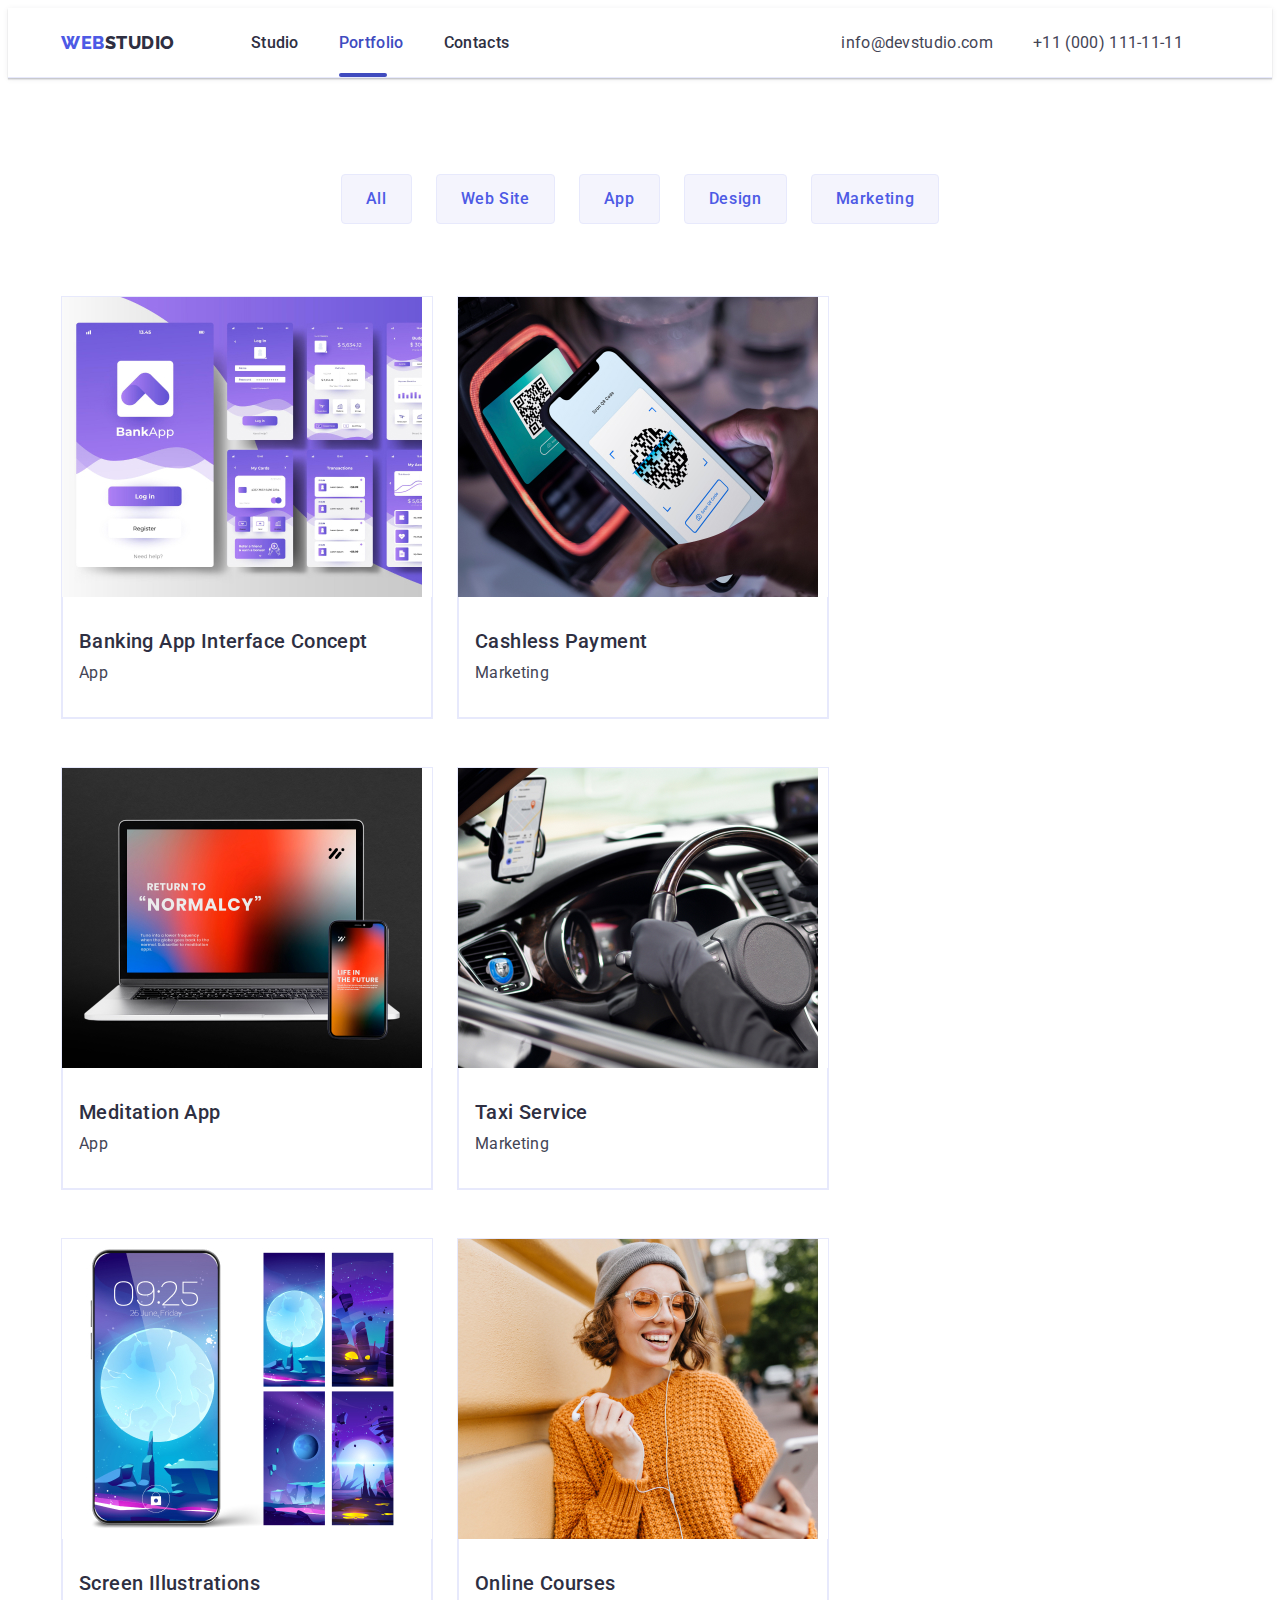
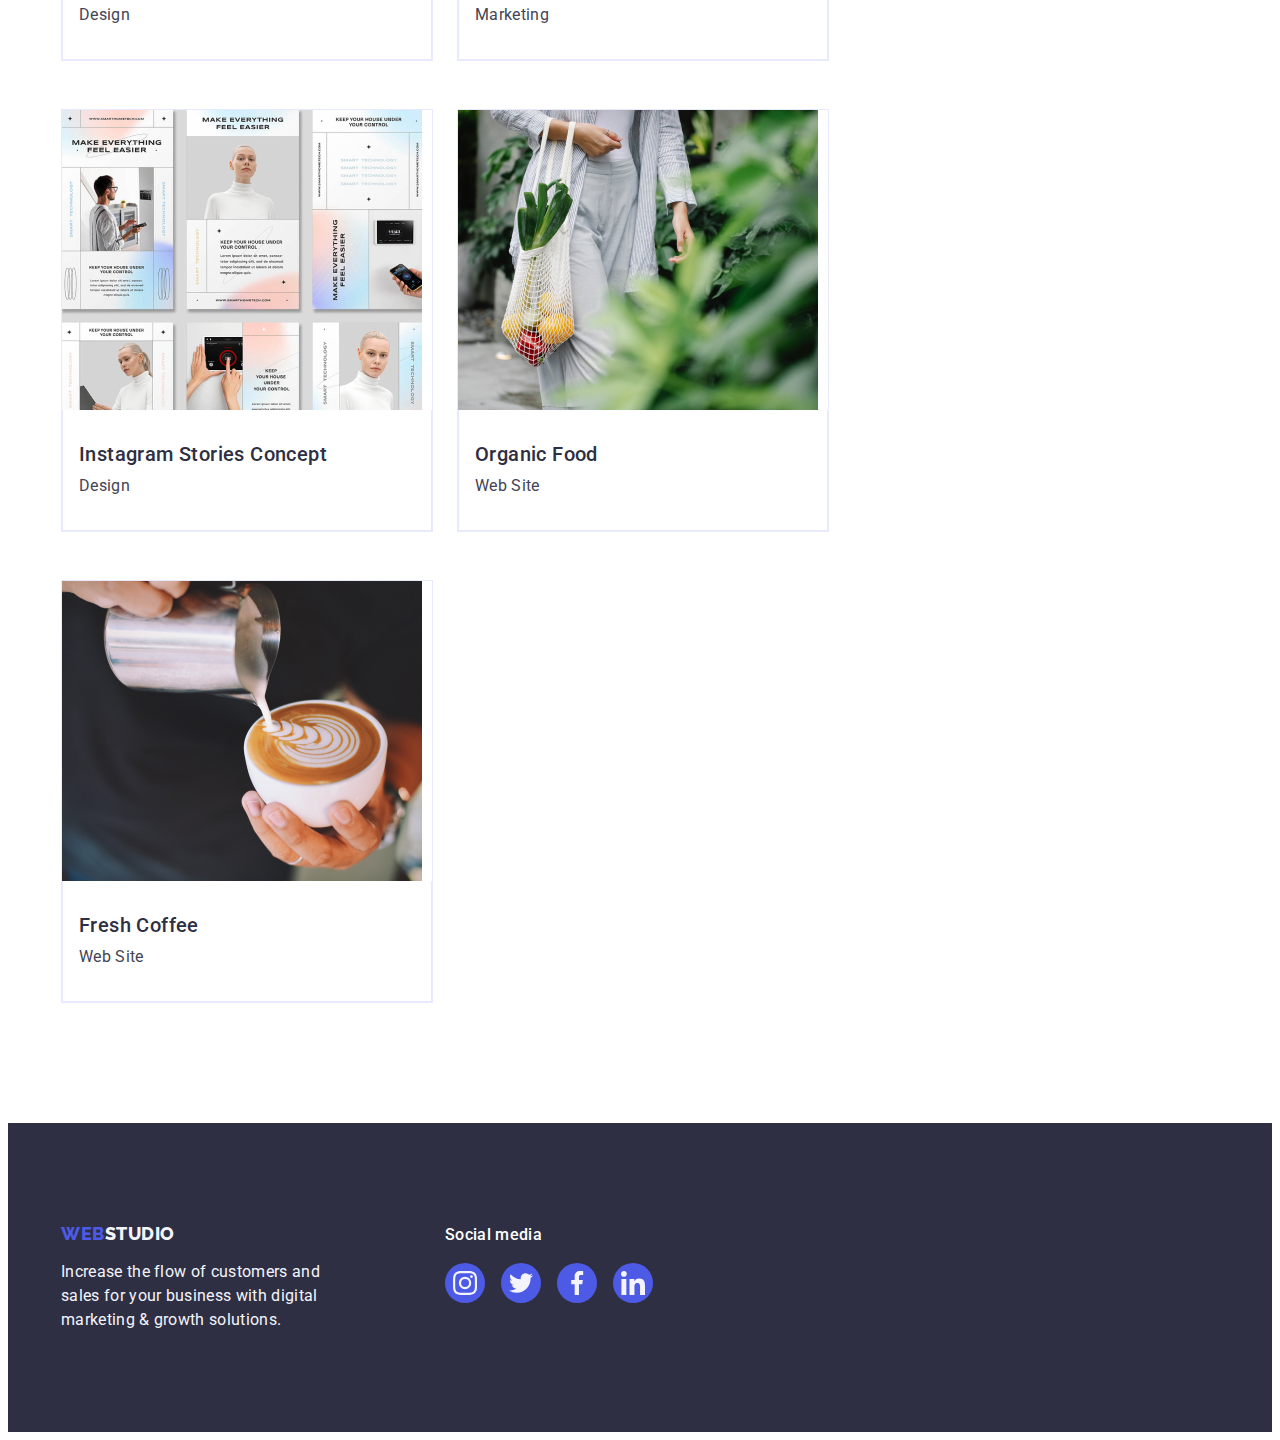
==== portfolio.html @ 1e6ad3fd "copy" ====
<!DOCTYPE html>
<html lang="en">
  <head>
    <meta charset="UTF-8" />
    <meta name="viewport" content="width=device-width, initial-scale=1.0" />
    <link rel="preconnect" href="https://fonts.googleapis.com" />
    <link rel="preconnect" href="https://fonts.gstatic.com" crossorigin />
    <link
      href="https://fonts.googleapis.com/css2?family=Raleway:wght@800&family=Roboto:wght@400;500;700;900&display=swap"
      rel="stylesheet"
    />

    <link
      rel="stylesheet"
      href="https://cdnjs.cloudflare.com/ajax/libs/modern-normalize/2.0.0/modern-normalize.min.css"
      integrity="sha512-4xo8blKMVCiXpTaLzQSLSw3KFOVPWhm/TRtuPVc4WG6kUgjH6J03IBuG7JZPkcWMxJ5huwaBpOpnwYElP/m6wg=="
      crossorigin="anonymous"
      referrerpolicy="no-referrer"
    />
    <link rel="stylesheet" href="./css/styles.css" />
    <title>Portfolio</title>
  </head>
  <body>
    <header class="header">
      <div class="header-container container">
        <nav class="header-navigation">
          <a class="logo link" href="./index.html"
            >Web<span class="logo-studio">Studio</span></a
          >
          <ul class="navigation-list list">
            <li class="navigation-item">
              <a class="navigation-link link" href="./index.html">Studio</a>
            </li>
            <li class="navigation-item">
              <a class="navigation-link link current" href="./portfolio.html"
                >Portfolio</a
              >
            </li>
            <li class="navigation-item">
              <a class="navigation-link link" href="">Contacts</a>
            </li>
          </ul>
        </nav>
        <address class="address">
          <ul class="address-list list">
            <li class="adress-item">
              <a class="address-link link" href="mailto:info@devstudio.com"
                >info@devstudio.com</a
              >
            </li>
            <li class="adress-item">
              <a class="address-link link" href="tel:+110001111111"
                >+11 (000) 111-11-11</a
              >
            </li>
          </ul>
        </address>
      </div>
    </header>

    <main>
      <section class="filters">
        <div class="container">
          <h1 class="visually-hidden">Header 2</h1>
          <ul class="filter-list list">
            <li class="filter-item">
              <button class="filter-button" type="button">All</button>
            </li>
            <li class="filter-item">
              <button class="filter-button" type="button">Web Site</button>
            </li>
            <li class="filter-item">
              <button class="filter-button" type="button">App</button>
            </li>
            <li class="filter-item">
              <button class="filter-button" type="button">Design</button>
            </li>
            <li class="filter-item">
              <button class="filter-button" type="button">Marketing</button>
            </li>
          </ul>

          <ul class="projects-list list">
            <li class="projects-item">
              <a class="project-item-link link" href="">
                <div class="project-cover-wrap">
                  <img
                    src="./images/portfolioimg1.jpg"
                    alt="Project Card"
                    width="360"
                    height="300"
                  />
                  <p class="projects-cover-text">
                    14 Stylish and User-Friendly App Design Concepts · Task
                    Manager App · Calorie Tracker App · Exotic Fruit Ecommerce
                    App · Cloud Storage App
                  </p>
                </div>
                <div class="project-description">
                  <h2 class="projects-header">Banking App Interface Concept</h2>
                  <p class="project-type">App</p>
                </div>
              </a>
            </li>
            <li class="projects-item">
              <a class="project-item-link link" href="">
                <div class="project-cover-wrap">
                  <img
                    src="./images/portfolioimg2.jpg"
                    alt="Project Card"
                    width="360"
                    height="300"
                  />
                  <p class="projects-cover-text">
                    14 Stylish and User-Friendly App Design Concepts · Task
                    Manager App · Calorie Tracker App · Exotic Fruit Ecommerce
                    App · Cloud Storage App
                  </p>
                </div>
                <div class="project-description">
                  <h2 class="projects-header">Cashless Payment</h2>
                  <p class="project-type">Marketing</p>
                </div>
              </a>
            </li>
            <li class="projects-item">
              <a class="project-item-link link" href="">
                <div class="project-cover-wrap">
                  <img
                    src="./images/portfolioimg3.jpg"
                    alt="Project Card"
                    width="360"
                    height="300"
                  />
                  <p class="projects-cover-text">
                    14 Stylish and User-Friendly App Design Concepts · Task
                    Manager App · Calorie Tracker App · Exotic Fruit Ecommerce
                    App · Cloud Storage App
                  </p>
                </div>
                <div class="project-description">
                  <h2 class="projects-header">Meditation App</h2>
                  <p class="project-type">App</p>
                </div>
              </a>
            </li>
            <li class="projects-item">
              <a class="project-item-link link" href="">
                <div class="project-cover-wrap">
                  <img
                    src="./images/portfolioimg4.jpg"
                    alt="Project Card"
                    width="360"
                    height="300"
                  />
                  <p class="projects-cover-text">
                    14 Stylish and User-Friendly App Design Concepts · Task
                    Manager App · Calorie Tracker App · Exotic Fruit Ecommerce
                    App · Cloud Storage App
                  </p>
                </div>
                <div class="project-description">
                  <h2 class="projects-header">Taxi Service</h2>
                  <p class="project-type">Marketing</p>
                </div>
              </a>
            </li>
            <li class="projects-item">
              <a class="project-item-link link" href="">
                <div class="project-cover-wrap">
                  <img
                    src="./images/portfolioimg5.jpg"
                    alt="Project Card"
                    width="360"
                    height="300"
                  />
                  <p class="projects-cover-text">
                    14 Stylish and User-Friendly App Design Concepts · Task
                    Manager App · Calorie Tracker App · Exotic Fruit Ecommerce
                    App · Cloud Storage App
                  </p>
                </div>
                <div class="project-description">
                  <h2 class="projects-header">Screen Illustrations</h2>
                  <p class="project-type">Design</p>
                </div>
              </a>
            </li>
            <li class="projects-item">
              <a class="project-item-link link" href="">
                <div class="project-cover-wrap">
                  <img
                    src="./images/portfolioimg6.jpg"
                    alt="Project Card"
                    width="360"
                    height="300"
                  />
                  <p class="projects-cover-text">
                    14 Stylish and User-Friendly App Design Concepts · Task
                    Manager App · Calorie Tracker App · Exotic Fruit Ecommerce
                    App · Cloud Storage App
                  </p>
                </div>
                <div class="project-description">
                  <h2 class="projects-header">Online Courses</h2>
                  <p class="project-type">Marketing</p>
                </div>
              </a>
            </li>
            <li class="projects-item">
              <a class="project-item-link link" href="">
                <div class="project-cover-wrap">
                  <img
                    src="./images/portfolioimg7.jpg"
                    alt="Project Card"
                    width="360"
                    height="300"
                  />
                  <p class="projects-cover-text">
                    14 Stylish and User-Friendly App Design Concepts · Task
                    Manager App · Calorie Tracker App · Exotic Fruit Ecommerce
                    App · Cloud Storage App
                  </p>
                </div>
                <div class="project-description">
                  <h2 class="projects-header">Instagram Stories Concept</h2>
                  <p class="project-type">Design</p>
                </div>
              </a>
            </li>
            <li class="projects-item">
              <a class="project-item-link link" href="">
                <div class="project-cover-wrap">
                  <img
                    src="./images/portfolioimg8.jpg"
                    alt="Project Card"
                    width="360"
                    height="300"
                  />
                  <p class="projects-cover-text">
                    14 Stylish and User-Friendly App Design Concepts · Task
                    Manager App · Calorie Tracker App · Exotic Fruit Ecommerce
                    App · Cloud Storage App
                  </p>
                </div>
                <div class="project-description">
                  <h2 class="projects-header">Organic Food</h2>
                  <p class="project-type">Web Site</p>
                </div>
              </a>
            </li>
            <li class="projects-item">
              <a class="project-item-link link" href="">
                <div class="project-cover-wrap">
                  <img
                    src="./images/portfolioimg9.jpg"
                    alt="Project Card"
                    width="360"
                    height="300"
                  />
                  <p class="projects-cover-text">
                    14 Stylish and User-Friendly App Design Concepts · Task
                    Manager App · Calorie Tracker App · Exotic Fruit Ecommerce
                    App · Cloud Storage App
                  </p>
                </div>
                <div class="project-description">
                  <h2 class="projects-header">Fresh Coffee</h2>
                  <p class="project-type">Web Site</p>
                </div>
              </a>
            </li>
          </ul>
        </div>
      </section>
    </main>
    <footer class="footer">
      <div class="footer-container container">
        <div class="text-container">
          <a class="logo link" href="./index.html"
            >Web<span class="logo-studio">Studio</span></a
          >
          <p class="motto">
            Increase the flow of customers and sales for your business with
            digital marketing &amp; growth solutions.
          </p>
        </div>
        <div class="socialmedia-conteiner">
          <p class="socialmedia-header">Social media</p>
          <ul class="socialmedia-list list">
            <li class="socialmedia-item">
              <a class="socialmedia-link" href="">
                <svg class="socialmedia-icon" width="24" height="24">
                  <use href="./images/icons.svg#icon-instfoot"></use>
                </svg>
              </a>
            </li>
            <li class="socialmedia-item">
              <a class="socialmedia-link" href="">
                <svg class="socialmedia-icon" width="24" height="24">
                  <use href="./images/icons.svg#icon-twitterfoot"></use>
                </svg>
              </a>
            </li>
            <li class="socialmedia-item">
              <a class="socialmedia-link" href="">
                <svg class="socialmedia-icon" width="24" height="24">
                  <use href="./images/icons.svg#icon-facebookfoot"></use>
                </svg>
              </a>
            </li>
            <li class="socialmedia-item">
              <a class="socialmedia-link" href="">
                <svg class="socialmedia-icon" width="24" height="24">
                  <use href="./images/icons.svg#icon-linkedinfoot"></use>
                </svg>
              </a>
            </li>
          </ul>
        </div>
      </div>
    </footer>
  </body>
</html>
---- css/styles.css ----
:root {
  --primary-brand-color: #4d5ae5;
  --active-link-color: #404bbf;
  --headings-color: #2e2f42;
  --success-color: #31d0aa;
  --text-color: #434455;
  --subtle-text-color: #8e8f99;
  --accent-color: #e7e9fc;
  --light-mode-background: #f4f4fd;
  --overlay-color: #2e2f42;
  --hero-background: #2e2f42;
  --primary-background-color: #ffffff;
  --modal-background: #fcfcfc;
  --primary-font: "Roboto", sans-serif;
}

body {
  font-family: var(--primary-font);
  color: var(--text-color);
  background-color: var(--primary-background-color);
}

/*! -----------------Reset Styles ------------------*/
p,
h1,
h2,
h3,
h4,
h5,
h6 {
  margin-top: 0;
  margin-bottom: 0;
}

ul {
  margin-top: 0;
  margin-bottom: 0;
  padding-left: 0;
}
img {
  display: block;
  max-width: 100%;
  height: auto;
}

.container {
  width: 100%;
  max-width: 1158px;
  padding-left: 15px;
  padding-right: 15px;
  margin: 0 auto;
}
.list {
  list-style: none;
}
.visually-hidden {
  position: absolute;
  width: 1px;
  height: 1px;
  margin: -1px;
  border: 0;
  padding: 0;
  white-space: nowrap;
  clip-path: inset(100%);
  clip: rect(0 0 0 0);
  overflow: hidden;
}
.link {
  text-decoration: none;
}
/*! --------------------------------------------------*/

/** ----------------------- Header Logo --------------------*/
.logo {
  color: var(--primary-brand-color);
  font-family: Raleway, sans-serif;
  font-size: 18px;
  font-weight: 800;
  line-height: 1.17;
  letter-spacing: 0.03em;
  text-transform: uppercase;
  text-decoration: none;
  margin-right: 76px;
  padding: 24px 0px;
}
.logo-studio {
  color: var(--headings-color);
  font-family: Raleway, sans-serif;
  font-size: 18px;

  font-weight: 800;
  line-height: 1.17;
  letter-spacing: 0.03em;
  text-transform: uppercase;
}

/**------------------- Navigation Pannel -----------*/
.header {
  margin: 0 auto;
  border-bottom: 1px solid var(--accent-color);
  box-shadow: 0px 2px 1px rgba(46, 47, 66, 0.08),
    0px 1px 1px rgba(46, 47, 66, 0.16), 0px 1px 6px rgba(46, 47, 66, 0.08);
}

.header-container {
  display: flex;
}
.header-navigation {
  display: flex;
  align-items: center;
  margin-right: 332px;
}
.navigation-link {
  color: var(--headings-color);
  font-family: var(--primary-font);
  font-size: 16px;
  font-weight: 500;
  line-height: 1.5;
  letter-spacing: 0.02em;
  text-decoration: none;
  padding-top: 24px;
  padding-bottom: 24px;
}
.current {
  position: relative;
  color: var(--active-link-color);
  transition: color 250ms cubic-bezier(0.4, 0, 0.2, 1);
}
.current::after {
  width: 48px;
  height: 4px;
  border-radius: 2px;
  background: var(--active-link-color);
  content: "";
  position: absolute;
  left: 0;
  bottom: -1px;
}

.navigation-link:hover,
.navigation-link:focus {
  color: var(--active-link-color);
}

.navigation-list {
  display: flex;
  gap: 40px;
}
/**------------------- Contacts ----------------- */
.address {
  display: flex;
  align-items: center;
}

.address-list {
  list-style: none;
  display: flex;
  gap: 40px;
}
.address-link {
  color: var(--text-color);
  font-family: var(--primary-font);
  font-size: 16px;
  font-style: normal;
  line-height: 1.5;
  letter-spacing: 0.02em;
  text-decoration: none;
  padding: 24px 0px;
  transition: color 250ms cubic-bezier(0.4, 0, 0.2, 1);
}
.address-link:hover,
.address-link:focus {
  color: var(--active-link-color);
}

/**----------------- Section 1 Hero ----------------*/
.hero {
  background-color: var(--hero-background);
  background-image: linear-gradient(
      rgba(46, 47, 66, 0.7),
      rgba(46, 47, 66, 0.7)
    ),
    url(../images/heroimg.jpg);
  max-width: 1440px;
  background-repeat: no-repeat;
  background-position: center;
  background-size: cover;
  padding: 188px 0;
  margin: 0 auto;
}
.hero-container {
}
.hero-header {
  color: var(--primary-background-color);
  text-align: center;
  font-family: var(--primary-font);
  font-size: 56px;
  font-style: normal;
  font-weight: 700;
  line-height: 1.07;
  letter-spacing: 1.12px;
  max-width: 496px;
  margin: 0 auto;
}

.order-button {
  background: var(--primary-brand-color);
  color: var(--primary-background-color);
  font-family: var(--primary-font);
  font-size: 16px;
  font-weight: 500;
  line-height: 1.5;
  letter-spacing: 0.04em;
  cursor: pointer;
  padding: 16px 32px;
  display: block;
  min-width: 169px;
  height: 56px;
  border: none;
  border-radius: 4px;
  margin-top: 48px;
  margin-left: auto;
  margin-right: auto;
  transition: background-color 250ms cubic-bezier(0.4, 0, 0.2, 1);
}
.order-button:hover,
.order-button:focus {
  background-color: var(--active-link-color);
}
/*!-------------- modal -----------------*/

.backdrop {
  position: fixed;
  top: 0;
  left: 0;
  width: 100%;
  height: 100vh;
  background: rgba(0, 0, 0, 0.5);
  transition: opacity 250ms cubic-bezier(0.4, 0, 0.2, 1),
    visibility 250ms cubic-bezier(0.4, 0, 0.2, 1);
  background-color: rgba(46, 47, 66, 0.4);
}

.modal {
  width: 408px;
  min-height: 584px;
  border-radius: 4px;
  box-shadow: 0px 2px 1px 0px rgba(0, 0, 0, 0.2),
    0px 1px 3px 0px rgba(0, 0, 0, 0.12), 0px 1px 1px 0px rgba(0, 0, 0, 0.14);
  background: var(--modal-background);
  position: absolute;
  top: 50%;
  left: 50%;
  transform: translate(-50%, -50%) scale(1);
  transition: transform 250ms cubic-bezier(0.4, 0, 0.2, 1);
}
.backdrop.is-hidden .modal {
  transform: translate(-50%, -50%) scaleY(0);
}

.close-button {
  position: absolute;
  padding: 0;
  right: 24px;
  top: 24px;
  border-radius: 50%;
  cursor: pointer;
  width: 24px;
  height: 24px;
  fill: var(--headings-color);
  background-color: var(--accent-color);
  display: flex;
  align-items: center;
  justify-content: center;
  border: 1px solid rgba(0, 0, 0, 10%);
  transition: background-color 250ms cubic-bezier(0.4, 0, 0.2, 1),
    fill 250ms cubic-bezier(0.4, 0, 0.2, 1);
  transition: background-color 250ms cubic-bezier(0.4, 0, 0.2, 1),
    border 250ms cubic-bezier(0.4, 0, 0.2, 1);
}
.closemodal {
  transition: fill 250ms cubic-bezier(0.4, 0, 0.2, 1);
}
.close-button:hover,
.close-button:focus {
  background-color: var(--active-link-color);
  fill: var(--primary-background-color);
  stroke-width: 0px;
  border: 0px;
}

.is-hidden {
  opacity: 0;
  visibility: hidden;
  pointer-events: none;
}

.no-scroll {
  overflow: hidden;
}

/**----------------------- Section 2 Advantages ----------------*/
.advantages {
  padding: 120px 0;
}
.advantages-list {
  display: flex;
  gap: 24px;
}
.advantages-item {
  width: calc((100% - 72px) / 4);
}
.advantages-icon-box {
  width: auto;
  height: auto;
  border-radius: 4px;
  background: var(--light-mode-background);
  display: flex;
  align-items: center;
  justify-content: center;
  margin-bottom: 8px;
  padding: 24px 100px;
}

.advantages-icon {
}
.advantages-header {
  color: var(--headings-color);
  font-family: var(--primary-font);
  font-size: 20px;
  font-weight: 500;
  line-height: 1.5;
  letter-spacing: 0.02em;
  margin-bottom: 8px;
}
.advantages-description {
  color: var(--text-color);
  font-family: var(--primary-font);
  font-size: 16px;
  line-height: 1.5;
  letter-spacing: 0.02em;
}
/**--------------------- Section 3 What Are We Doing -----------------*/
.works {
  padding-bottom: 120px;
}
.works-list {
  display: flex;
  gap: 24px;
}
.works-item {
  width: calc((100% - 48px) / 3);
}
.works-header {
  color: var(--headings-color);
  text-align: center;
  font-family: var(--primary-font);
  font-size: 36px;
  font-weight: 700;
  line-height: 1.11;
  letter-spacing: 0.02em;
  text-transform: capitalize;
  margin-bottom: 72px;
  max-width: 324px;
  max-height: 40px;
  margin: 0 auto;
  margin-bottom: 72px;
}

/**--------------- Section 4 TEAM -------------*/
.team {
  background-color: var(--light-mode-background);
  padding: 120px 0;
}
.team-header {
  color: var(--headings-color);
  text-align: center;
  font-family: var(--primary-font);
  font-size: 36px;
  font-weight: 700;
  line-height: 1.11;
  letter-spacing: 0.02em;
  text-transform: capitalize;
  margin-bottom: 72px;
}
.team-list {
  display: flex;
  gap: 24px;
}
.team-card {
  background-color: var(--primary-background-color);
  width: calc((100% - 72px) / 4);
  height: 428px;
  border-radius: 0px 0px 4px 4px;
  box-shadow: 0px 2px 1px 0px rgba(46, 47, 66, 0.08),
    0px 1px 1px 0px rgba(46, 47, 66, 0.16),
    0px 1px 6px 0px rgba(46, 47, 66, 0.08);
}
.team-name {
  color: var(--headings-color);
  text-align: center;
  font-family: var(--primary-font);
  font-size: 20px;
  font-weight: 500;
  line-height: 1.2;
  letter-spacing: 0.02em;
  margin-bottom: 8px;
}
.team-position {
  color: var(--text-color);
  text-align: center;
  font-family: var(--primary-font);
  font-size: 16px;
  line-height: 1.5;
  letter-spacing: 0.02em;
}
.team-photo-desc {
  padding: 32px 0px;
}
.team-socials-box {
}

.team-socials-list {
  display: flex;
  justify-content: center;
  gap: 24px;
  margin-top: 8px;
}
.team-socials-item {
  width: 40px;
  height: 40px;
}
.team-socials-link {
  width: 100%;
  height: 100%;
  border-radius: 50%;
  background-color: var(--primary-brand-color);
  display: flex;
  align-items: center;
  justify-content: center;
  transition: background-color 250ms cubic-bezier(0.4, 0, 0.2, 1);
}
.team-socials-link:hover,
.team-socials-link:focus {
  background-color: var(--active-link-color);
}
.team-socials-icon {
  fill: var(--light-mode-background);
}

/**--------------- Section 5 Clients -------------*/
.customers {
  padding-top: 120px;
  padding-bottom: 120px;
}
.customers-header {
  color: var(--headings-color);
  text-align: center;
  font-family: var(--primary-font);
  font-size: 36px;
  font-weight: 700;
  line-height: 1.11;
  letter-spacing: 0.02em;
  text-transform: capitalize;
  margin-bottom: 72px;
}
.customers-list {
  display: flex;
  gap: 24px;
}

.customers-item {
  width: calc((100% - 24px * 5) / 6);
  height: 88px;
}
.customers-icon-link {
  width: 100%;
  height: 100%;
  border-radius: 4px;
  border: 1px solid var(--subtle-text-color);
  display: flex;
  align-items: center;
  justify-content: center;
  color: var(--subtle-text-color);
  transition: border-color 250ms cubic-bezier(0.4, 0, 0.2, 1),
    color 250ms cubic-bezier(0.4, 0, 0.2, 1);
  padding: 16px 32px;
}

.customers-icon {
  display: flex;
  align-items: center;
  justify-content: center;
  fill: currentColor;
}

.customers-icon-link:hover,
.customers-icon-link:focus {
  border-color: var(--active-link-color);
  color: var(--active-link-color);
}

/**------------------ Footer ----------------------*/
.footer {
  background-color: #2e2f42;
  padding: 100px 0;
}
.footer-container {
  display: flex;
  gap: 120px;
  align-items: baseline;
}
.text-container {
  display: flex;
  flex-direction: column;
}
.motto {
  color: var(--light-mode-background);
  font-family: var(--primary-font);
  font-size: 16px;
  line-height: 1.5;
  letter-spacing: 0.02em;
  max-width: 264px;
}
.footer .logo-studio {
  color: var(--light-mode-background);
  font-family: Raleway, sans-serif;
  font-size: 18px;
  font-weight: 800;
  line-height: 1.17;
  letter-spacing: 0.03em;
  text-transform: uppercase;
  padding: 0;
}

.footer .logo {
  display: inline-block;
  margin-bottom: 16px;
  margin-right: 0;
  padding: 0;
}
.socialmedia-conteiner {
  display: flex;
  flex-direction: column;
}
.socialmedia-header {
  color: var(--primary-background-color);
  font-family: var(--primary-font);
  font-size: 16px;
  font-weight: 500;
  line-height: 1.5;
  letter-spacing: 0.02em;
  margin-bottom: 16px;
}
.socialmedia-list {
  display: flex;
  gap: 16px;
}

.socialmedia-item {
}
.socialmedia-link {
  width: 40px;
  height: 40px;
  border-radius: 50%;
  background-color: var(--primary-brand-color);
  display: flex;
  align-items: center;
  justify-content: center;
  transition: background-color 250ms cubic-bezier(0.4, 0, 0.2, 1);
}
.socialmedia-link:hover,
.socialmedia-link:focus {
  background-color: var(--success-color);
}
.socialmedia-icon {
  fill: var(--light-mode-background);
}
/**--------------------- Portfolio ----------------*/
.filters {
  padding-top: 96px;
  padding-bottom: 120px;
}

.filter-list {
  display: flex;
  gap: 24px;
  justify-content: center;
  margin-bottom: 72px;
}
.filter-button {
  background: var(--light-mode-background);
  color: var(--primary-brand-color);
  text-align: center;
  font-family: var(--primary-font);
  font-size: 16px;
  font-weight: 500;
  line-height: 1.5;
  letter-spacing: 0.04em;
  cursor: pointer;
  padding: 12px 24px;
  border-radius: 4px;
  border: 1px solid var(--accent-color);
  transition: color 250ms cubic-bezier(0.4, 0, 0.2, 1),
    background-color 250ms cubic-bezier(0.4, 0, 0.2, 1),
    border-color 250ms cubic-bezier(0.4, 0, 0.2, 1),
    box-shadow 250ms cubic-bezier(0.4, 0, 0.2, 1);
}
.filter-button:hover,
.filter-button:focus {
  color: var(--primary-background-color);
  background-color: var(--active-link-color);
  border: 1px solid transparent;
  box-shadow: 0px 2px 2px 0px rgba(0, 0, 0, 0.12),
    0px 2px 1px 0px rgba(0, 0, 0, 0.08), 0px 3px 1px 0px rgba(0, 0, 0, 0.1);
}

.projects-header {
  color: var(--headings-color);
  font-family: var(--primary-font);
  font-size: 20px;
  font-weight: 500;
  line-height: 1.2;
  letter-spacing: 0.02em;
  margin-bottom: 8px;
}
.project-type {
  color: var(--text-color);
  font-family: var(--primary-font);
  font-size: 16px;
  line-height: 1.5;
  letter-spacing: 0.02em;
}
.projects-item {
  border: 1px solid var(--accent-color);
  background: var(--primary-background-color);
  width: calc((100% - 48px) / 3);
  transition: box-shadow 250ms cubic-bezier(0.4, 0, 0.2, 1);
}

.project-item-link {
  display: block;
  transition: box-shadow 250ms cubic-bezier(0.4, 0, 0.2, 1);
}
.project-item-link:hover,
.project-item-link:focus {
  box-shadow: 0px 2px 1px 0px rgba(46, 47, 66, 0.08),
    0px 1px 1px 0px rgba(46, 47, 66, 0.16),
    0px 1px 6px 0px rgba(46, 47, 66, 0.08);
  transform: translateY(0%);
}
.project-description {
  padding: 32px 16px;
  border: 1px solid var(--accent-color);
  border-top: none;
}
.projects-list {
  display: flex;
  flex-wrap: wrap;
  column-gap: 24px;
  row-gap: 48px;
}
/*! ----------- animation -------- */
.projects-cover {
  position: relative;
}
.projects-cover-text {
  position: absolute;
  top: 0;
  color: var(--light-mode-background);
  font-family: var(--primary-font);
  font-size: 16px;
  line-height: 1.5;
  letter-spacing: 0.02em;
  padding: 40px 32px;
  background: var(--primary-brand-color);
  height: 100%;
  width: 100%;
  transform: translateY(100%);
  transition: transform 250ms cubic-bezier(0.4, 0, 0.2, 1);
}
.project-cover-wrap {
  position: relative;
  overflow: hidden;
}
.project-item-link:hover .projects-cover-text,
.project-item-link:focus .projects-cover-text {
  transform: translateY(0);
}
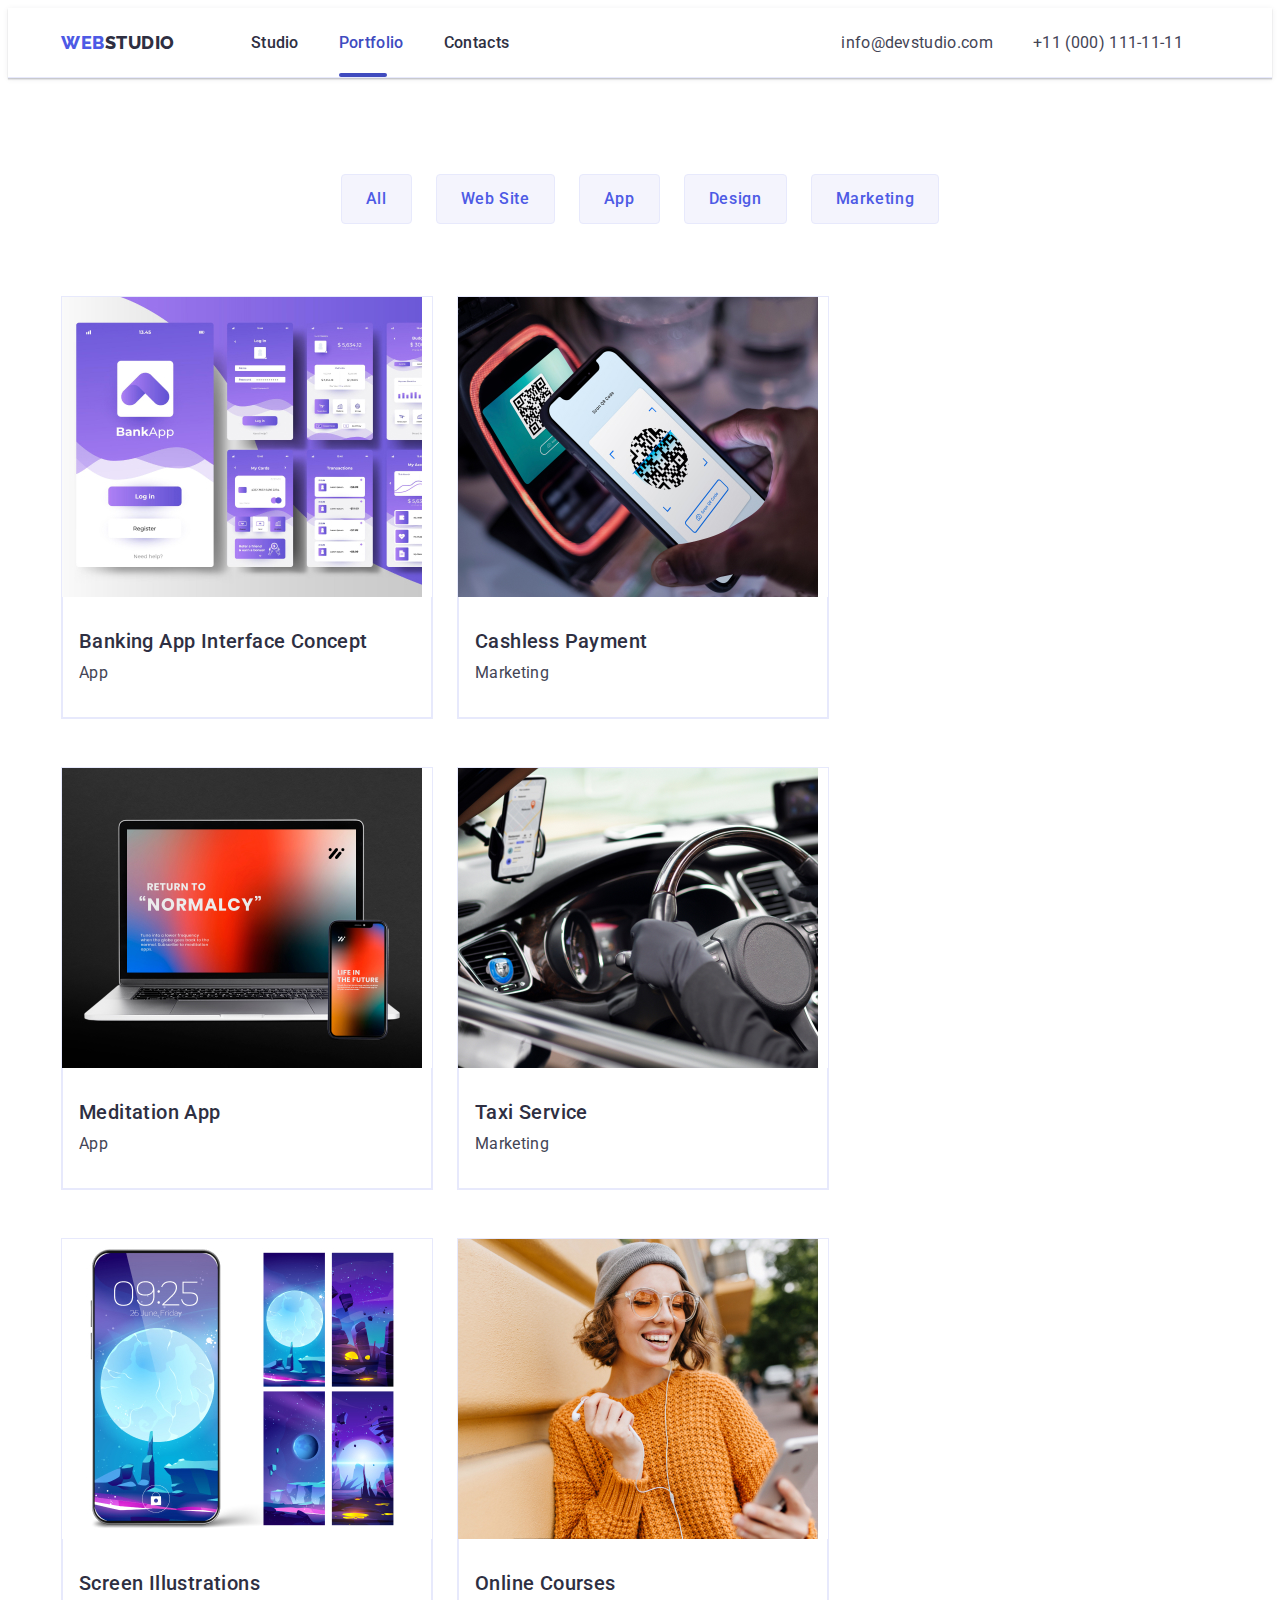
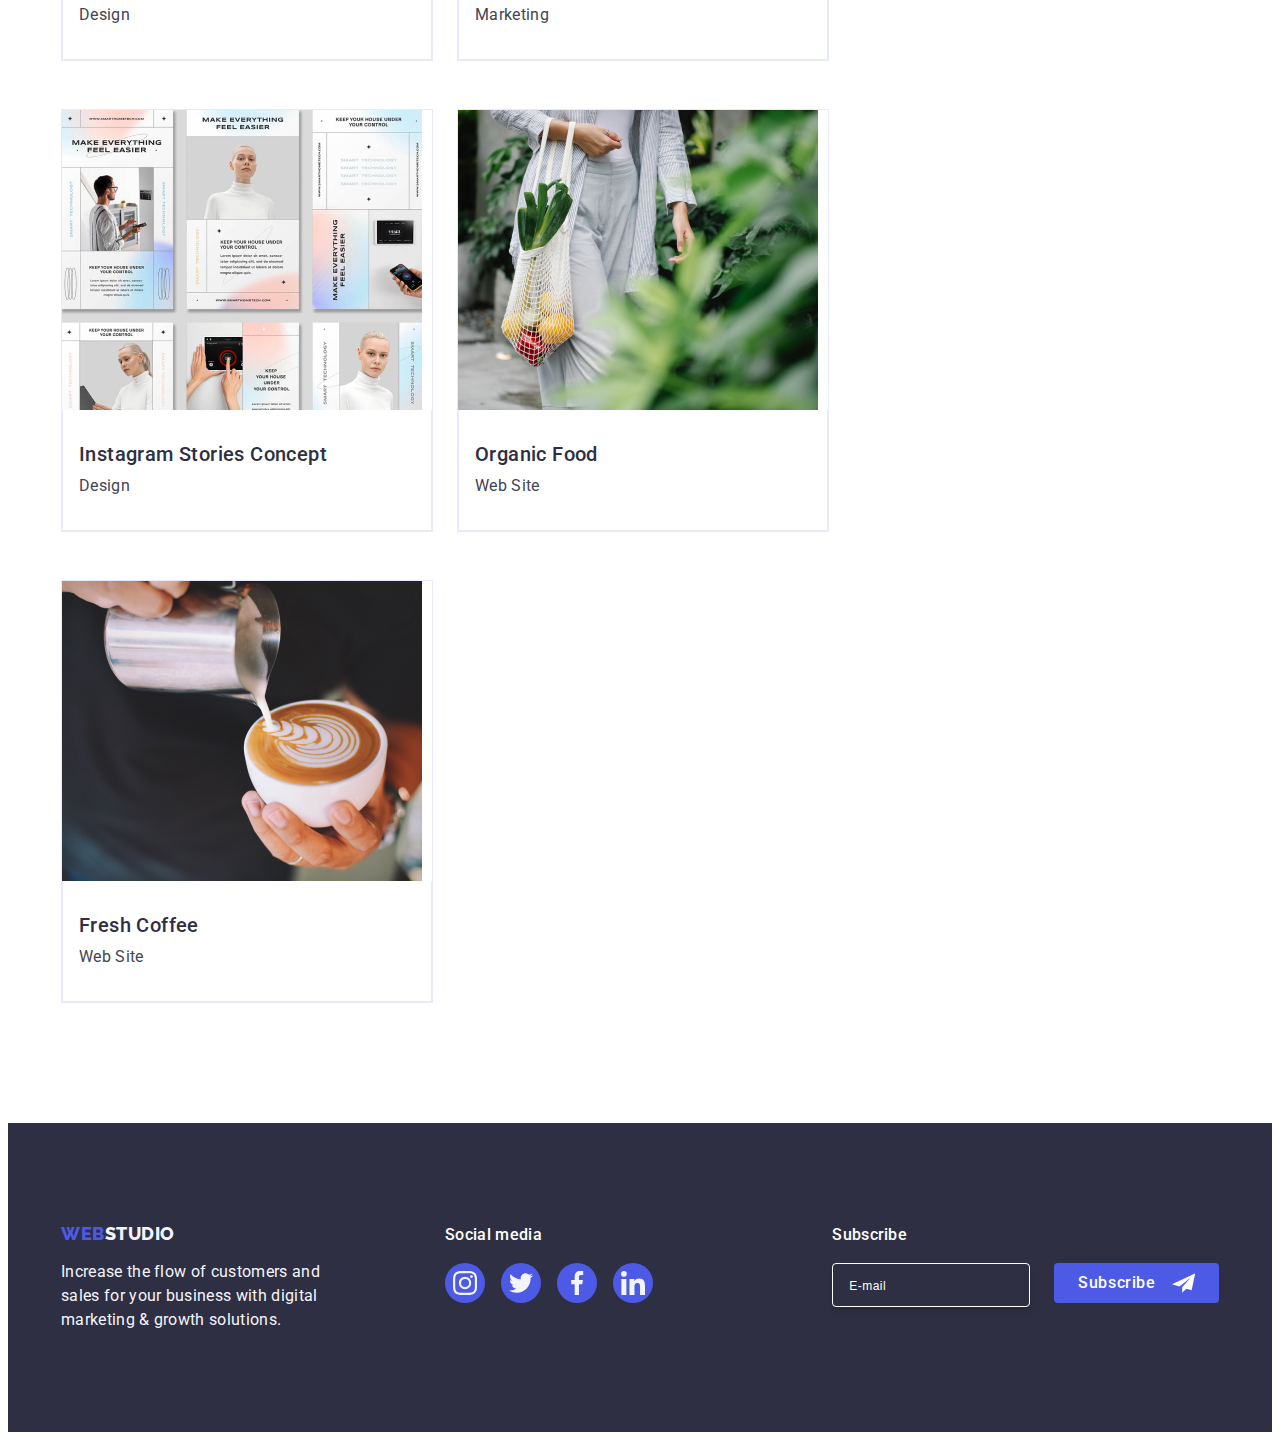
==== commit cfac59c9: "checkbox" ====
--- a/portfolio.html
+++ b/portfolio.html
@@ -276,47 +276,70 @@
     </main>
     <footer class="footer">
       <div class="footer-container container">
-        <div class="text-container">
-          <a class="logo link" href="./index.html"
-            >Web<span class="logo-studio">Studio</span></a
-          >
-          <p class="motto">
-            Increase the flow of customers and sales for your business with
-            digital marketing &amp; growth solutions.
-          </p>
+        <div class="text-social-container">
+          <div class="text-container">
+            <a class="logo link" href="./index.html"
+              >Web<span class="logo-studio">Studio</span></a
+            >
+            <p class="motto">
+              Increase the flow of customers and sales for your business with
+              digital marketing &amp; growth solutions.
+            </p>
+          </div>
+          <div class="socialmedia-container">
+            <p class="socialmedia-header">Social media</p>
+            <ul class="socialmedia-list list">
+              <li class="socialmedia-item">
+                <a class="socialmedia-link" href="">
+                  <svg class="socialmedia-icon" width="24" height="24">
+                    <use href="./images/icons.svg#icon-instfoot"></use>
+                  </svg>
+                </a>
+              </li>
+              <li class="socialmedia-item">
+                <a class="socialmedia-link" href="">
+                  <svg class="socialmedia-icon" width="24" height="24">
+                    <use href="./images/icons.svg#icon-twitterfoot"></use>
+                  </svg>
+                </a>
+              </li>
+              <li class="socialmedia-item">
+                <a class="socialmedia-link" href="">
+                  <svg class="socialmedia-icon" width="24" height="24">
+                    <use href="./images/icons.svg#icon-facebookfoot"></use>
+                  </svg>
+                </a>
+              </li>
+              <li class="socialmedia-item">
+                <a class="socialmedia-link" href="">
+                  <svg class="socialmedia-icon" width="24" height="24">
+                    <use href="./images/icons.svg#icon-linkedinfoot"></use>
+                  </svg>
+                </a>
+              </li>
+            </ul>
+          </div>
         </div>
-        <div class="socialmedia-conteiner">
-          <p class="socialmedia-header">Social media</p>
-          <ul class="socialmedia-list list">
-            <li class="socialmedia-item">
-              <a class="socialmedia-link" href="">
-                <svg class="socialmedia-icon" width="24" height="24">
-                  <use href="./images/icons.svg#icon-instfoot"></use>
+        <div class="subscribe-container">
+          <label for="user-email" class="subscribe-label">Subscribe</label>
+          <form class="subscribe-form">
+            <input
+              type="email"
+              class="subscribe-input"
+              name="user-email"
+              id="user-email"
+              placeholder="E-mail"
+              required
+            />
+            <button type="submit" class="subscribe-button">
+              <div class="subscribe-button-container">
+                Subscribe
+                <svg class="subscribe-icon" height="24px" width="24px">
+                  <use href="./images/icons.svg#icon-subscribe"></use>
                 </svg>
-              </a>
-            </li>
-            <li class="socialmedia-item">
-              <a class="socialmedia-link" href="">
-                <svg class="socialmedia-icon" width="24" height="24">
-                  <use href="./images/icons.svg#icon-twitterfoot"></use>
-                </svg>
-              </a>
-            </li>
-            <li class="socialmedia-item">
-              <a class="socialmedia-link" href="">
-                <svg class="socialmedia-icon" width="24" height="24">
-                  <use href="./images/icons.svg#icon-facebookfoot"></use>
-                </svg>
-              </a>
-            </li>
-            <li class="socialmedia-item">
-              <a class="socialmedia-link" href="">
-                <svg class="socialmedia-icon" width="24" height="24">
-                  <use href="./images/icons.svg#icon-linkedinfoot"></use>
-                </svg>
-              </a>
-            </li>
-          </ul>
+              </div>
+            </button>
+          </form>
         </div>
       </div>
     </footer>
--- a/css/styles.css
+++ b/css/styles.css
@@ -253,6 +253,7 @@
   left: 50%;
   transform: translate(-50%, -50%) scale(1);
   transition: transform 250ms cubic-bezier(0.4, 0, 0.2, 1);
+  padding: 72px 24px 24px 24px;
 }
 .backdrop.is-hidden .modal {
   transform: translate(-50%, -50%) scaleY(0);
@@ -298,7 +299,119 @@
 .no-scroll {
   overflow: hidden;
 }
-
+.modal-title {
+  color: var(--headings-color);
+  text-align: center;
+  font-size: 16px;
+  font-weight: 500;
+  line-height: 1.5;
+  letter-spacing: 0.02em;
+  margin-bottom: 16px;
+}
+.modal-input {
+  width: 100%;
+  height: 58px;
+  background-color: transparent;
+  border-radius: 4px;
+  border: 1px solid rgba(46, 47, 66, 0.4);
+  padding-left: 38px;
+  padding-right: 16px;
+  outline: transparent;
+  transition: border-color 250ms cubic-bezier(0.4, 0, 0.2, 1);
+}
+.modal-input:focus {
+  border-color: var(--primary-brand-color);
+}
+.modal-input:focus + .modal-icon {
+  fill: var(--primary-brand-color);
+}
+.modal-label {
+  color: var(--subtle-text-color, #8e8f99);
+  font-size: 12px;
+  font-weight: 400;
+  line-height: 1.17;
+  letter-spacing: 0.04em;
+  margin-bottom: 4px;
+  display: block;
+}
+.modal-field {
+  margin-bottom: 8px;
+}
+.modal-input-wrap {
+  position: relative;
+}
+.modal-icon {
+  fill: var(--overlay-color);
+  position: absolute;
+  left: 16px;
+  top: 50%;
+  transform: translateY(-50%);
+  transition: fill 250ms cubic-bezier(0.4, 0, 0.2, 1);
+}
+.modal-comment {
+  width: 100%;
+  height: 120px;
+  background-color: transparent;
+  border-radius: 4px;
+  border: 1px solid rgba(46, 47, 66, 0.4);
+  padding: 8px 16px;
+  outline: transparent;
+  transition: border-color 250ms cubic-bezier(0.4, 0, 0.2, 1);
+  resize: none;
+}
+.modal-comment::placeholder {
+  color: rgba(46, 47, 66, 0.4);
+  font-size: 12px;
+  font-weight: 400;
+  line-height: 1.17;
+  letter-spacing: 0.04em;
+}
+.modal-coment-field {
+  margin-bottom: 16px;
+}
+.modal-form-btn {
+  margin-top: 24px;
+}
+.modal-policy-text {
+  color: var(--subtle-text-color);
+  font-size: 12px;
+  font-weight: 400;
+  line-height: 1.17; /* 116.667% */
+  letter-spacing: 0.04em;
+}
+.policy-link {
+  color: var(--primary-brand-color);
+  font-size: 12px;
+  font-weight: 400;
+  line-height: 1.33;
+  letter-spacing: 0.04em;
+  text-decoration-line: underline;
+}
+.modal-policy-field {
+  display: flex;
+  gap: 8px;
+}
+input[type="checkbox"] {
+  display: none;
+}
+input[type="checkbox"] + label {
+  position: relative;
+  padding-left: 8px; /* Задаємо відступ для зображення */
+  cursor: pointer;
+}
+input[type="checkbox"] + label::before {
+  content: ""; /* Очистка текстового вмісту псевдоелемента */
+  position: absolute;
+  left: 0;
+  top: 0;
+  width: 16px; /* Рекомендований розмір для вашого SVG-зображення */
+  height: 16px;
+  background-image: url(//images/icons.svg#icon-zerocheckbox); /* Вказуйте правильний шлях до вашого SVG-файлу для стану "не вибрано" */
+  background-size: contain; /* Збільшувати/зменшувати розмір зображення так, щоб воно вміщалось в блок */
+}
+input[type="checkbox"]:checked + label::before {
+  background-image: url(//images/icons.svg#icon-checkbox); /* Вказуйте правильний шлях до вашого SVG-файлу для стану "вибрано" */
+}
 /**----------------------- Section 2 Advantages ----------------*/
 .advantages {
   padding: 120px 0;
@@ -507,8 +620,13 @@
 }
 .footer-container {
   display: flex;
+  flex-direction: row;
+  justify-content: space-between;
+}
+.text-social-container {
+  display: flex;
+  align-items: baseline;
   gap: 120px;
-  align-items: baseline;
 }
 .text-container {
   display: flex;
@@ -576,6 +694,67 @@
 .socialmedia-icon {
   fill: var(--light-mode-background);
 }
+.subscribe-container {
+}
+.subscribe-label {
+  color: var(--primary-background-color);
+  font-size: 16px;
+  font-weight: 500;
+  line-height: 1.5;
+  letter-spacing: 0.02em;
+  margin-bottom: 16px;
+  display: block;
+}
+.subscribe-form {
+  display: flex;
+  flex-direction: row;
+  gap: 24px;
+}
+.subscribe-input {
+  width: 100%;
+  height: 40px;
+  background-color: transparent;
+  border-radius: 4px;
+  border: 1px solid var(--primary-background-color);
+  box-shadow: 0px 4px 4px 0px rgba(0, 0, 0, 0.15);
+  padding-left: 16px;
+}
+.subscribe-input::placeholder {
+  color: var(--primary-background-color);
+  font-size: 12px;
+  font-weight: 400;
+  line-height: 2;
+  letter-spacing: 0.04em;
+}
+.subscribe-button-container {
+  display: flex;
+  gap: 16px;
+}
+.subscribe-button {
+  background: var(--primary-brand-color);
+  color: var(--primary-background-color);
+  font-family: var(--primary-font);
+  font-size: 16px;
+  font-weight: 500;
+  line-height: 1.5;
+  letter-spacing: 0.04em;
+  cursor: pointer;
+  padding: 8px 24px;
+  display: block;
+  min-width: 165px;
+  height: 40px;
+  border: none;
+  border-radius: 4px;
+  transition: background-color 250ms cubic-bezier(0.4, 0, 0.2, 1);
+}
+.subscribe-button:hover,
+.subscribe-button:focus {
+  background-color: var(--active-link-color);
+}
+.subscribe-icon {
+  fill: var(--primary-background-color);
+}
+
 /**--------------------- Portfolio ----------------*/
 .filters {
   padding-top: 96px;
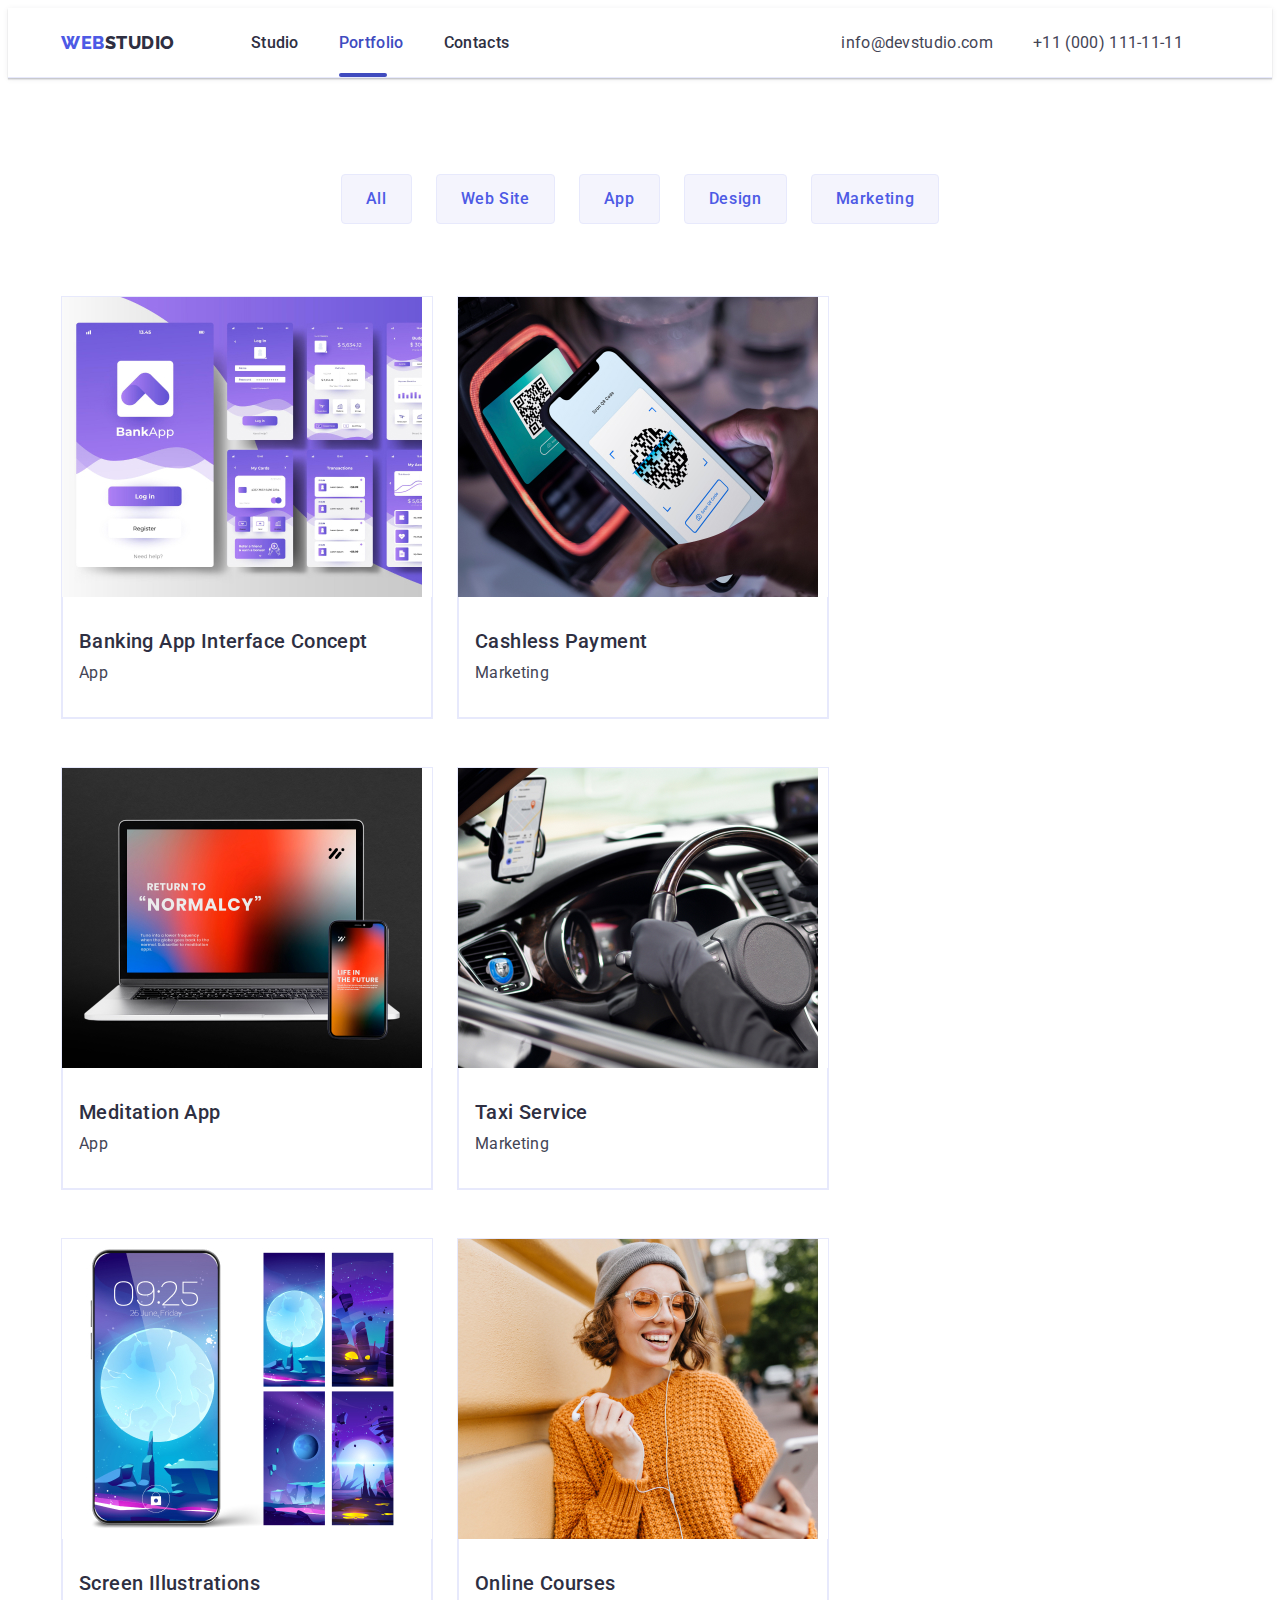
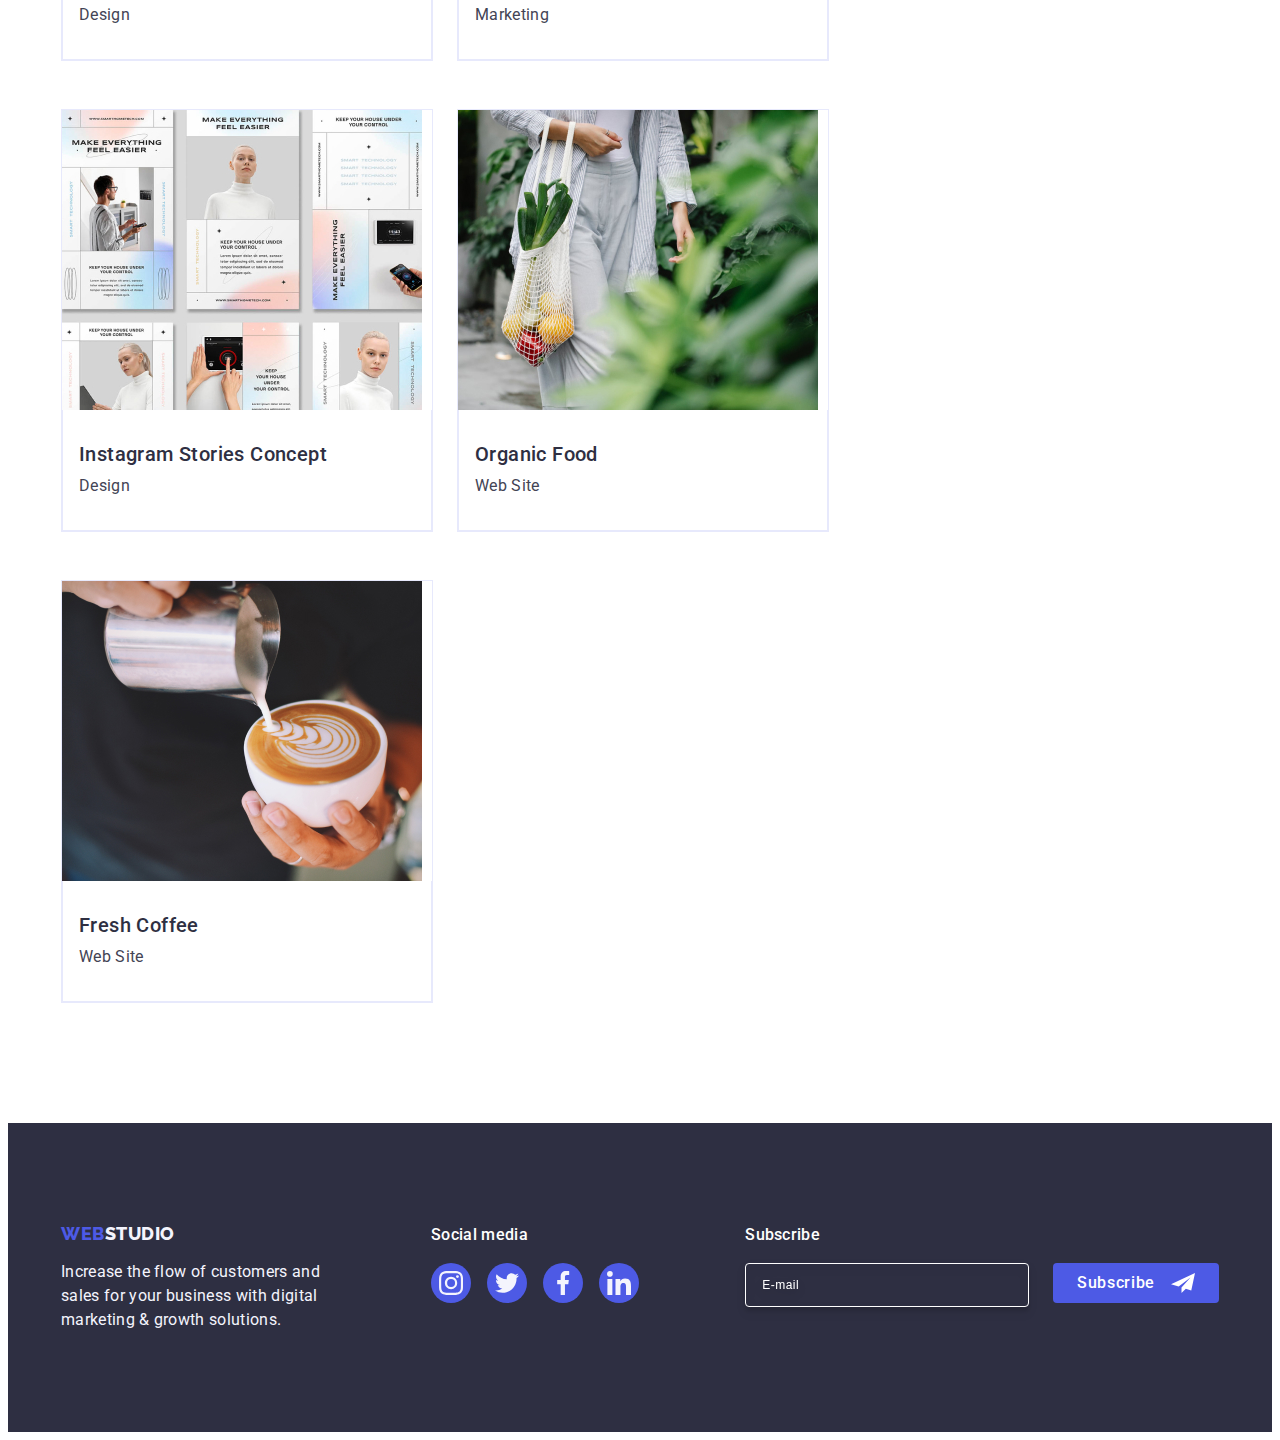
==== commit eed5802a: "css" ====
--- a/portfolio.html
+++ b/portfolio.html
@@ -276,68 +276,65 @@
     </main>
     <footer class="footer">
       <div class="footer-container container">
-        <div class="text-social-container">
-          <div class="text-container">
-            <a class="logo link" href="./index.html"
-              >Web<span class="logo-studio">Studio</span></a
-            >
-            <p class="motto">
-              Increase the flow of customers and sales for your business with
-              digital marketing &amp; growth solutions.
-            </p>
-          </div>
-          <div class="socialmedia-container">
-            <p class="socialmedia-header">Social media</p>
-            <ul class="socialmedia-list list">
-              <li class="socialmedia-item">
-                <a class="socialmedia-link" href="">
-                  <svg class="socialmedia-icon" width="24" height="24">
-                    <use href="./images/icons.svg#icon-instfoot"></use>
-                  </svg>
-                </a>
-              </li>
-              <li class="socialmedia-item">
-                <a class="socialmedia-link" href="">
-                  <svg class="socialmedia-icon" width="24" height="24">
-                    <use href="./images/icons.svg#icon-twitterfoot"></use>
-                  </svg>
-                </a>
-              </li>
-              <li class="socialmedia-item">
-                <a class="socialmedia-link" href="">
-                  <svg class="socialmedia-icon" width="24" height="24">
-                    <use href="./images/icons.svg#icon-facebookfoot"></use>
-                  </svg>
-                </a>
-              </li>
-              <li class="socialmedia-item">
-                <a class="socialmedia-link" href="">
-                  <svg class="socialmedia-icon" width="24" height="24">
-                    <use href="./images/icons.svg#icon-linkedinfoot"></use>
-                  </svg>
-                </a>
-              </li>
-            </ul>
-          </div>
+        <div class="text-container">
+          <a class="logo link" href="./index.html"
+            >Web<span class="logo-studio">Studio</span></a
+          >
+          <p class="motto">
+            Increase the flow of customers and sales for your business with
+            digital marketing &amp; growth solutions.
+          </p>
+        </div>
+        <div class="socialmedia-container">
+          <p class="socialmedia-header">Social media</p>
+          <ul class="socialmedia-list list">
+            <li class="socialmedia-item">
+              <a class="socialmedia-link" href="">
+                <svg class="socialmedia-icon" width="24" height="24">
+                  <use href="./images/icons.svg#icon-instfoot"></use>
+                </svg>
+              </a>
+            </li>
+            <li class="socialmedia-item">
+              <a class="socialmedia-link" href="">
+                <svg class="socialmedia-icon" width="24" height="24">
+                  <use href="./images/icons.svg#icon-twitterfoot"></use>
+                </svg>
+              </a>
+            </li>
+            <li class="socialmedia-item">
+              <a class="socialmedia-link" href="">
+                <svg class="socialmedia-icon" width="24" height="24">
+                  <use href="./images/icons.svg#icon-facebookfoot"></use>
+                </svg>
+              </a>
+            </li>
+            <li class="socialmedia-item">
+              <a class="socialmedia-link" href="">
+                <svg class="socialmedia-icon" width="24" height="24">
+                  <use href="./images/icons.svg#icon-linkedinfoot"></use>
+                </svg>
+              </a>
+            </li>
+          </ul>
         </div>
         <div class="subscribe-container">
-          <label for="user-email" class="subscribe-label">Subscribe</label>
+          <p class="subscribe-header">Subscribe</p>
           <form class="subscribe-form">
-            <input
-              type="email"
-              class="subscribe-input"
-              name="user-email"
-              id="user-email"
-              placeholder="E-mail"
-              required
-            />
+            <label for="user-email" class="subscribe-label">
+              <input
+                type="email"
+                class="subscribe-input"
+                name="user-email"
+                id="user-email"
+                placeholder="E-mail"
+                required
+            /></label>
             <button type="submit" class="subscribe-button">
-              <div class="subscribe-button-container">
-                Subscribe
-                <svg class="subscribe-icon" height="24px" width="24px">
-                  <use href="./images/icons.svg#icon-subscribe"></use>
-                </svg>
-              </div>
+              Subscribe
+              <svg class="subscribe-icon" height="24" width="24">
+                <use href="./images/icons.svg#icon-subscribe"></use>
+              </svg>
             </button>
           </form>
         </div>
--- a/css/styles.css
+++ b/css/styles.css
@@ -318,6 +318,7 @@
   padding-right: 16px;
   outline: transparent;
   transition: border-color 250ms cubic-bezier(0.4, 0, 0.2, 1);
+  height: 40px;
 }
 .modal-input:focus {
   border-color: var(--primary-brand-color);
@@ -358,6 +359,13 @@
   outline: transparent;
   transition: border-color 250ms cubic-bezier(0.4, 0, 0.2, 1);
   resize: none;
+  font-size: 12px;
+  line-height: 1.17;
+  letter-spacing: 0.04em;
+  color: rgba(46, 47, 66, 0.4);
+}
+.modal-comment:focus {
+  border-color: #4d5ae5;
 }
 .modal-comment::placeholder {
   color: rgba(46, 47, 66, 0.4);
@@ -372,12 +380,13 @@
 .modal-form-btn {
   margin-top: 24px;
 }
-.modal-policy-text {
+.checkbox-text {
   color: var(--subtle-text-color);
   font-size: 12px;
   font-weight: 400;
   line-height: 1.17; /* 116.667% */
   letter-spacing: 0.04em;
+  color: var(--subtle-text-color);
 }
 .policy-link {
   color: var(--primary-brand-color);
@@ -388,30 +397,24 @@
   text-decoration-line: underline;
 }
 .modal-policy-field {
+  margin-bottom: 24px;
   display: flex;
   gap: 8px;
 }
-input[type="checkbox"] {
-  display: none;
-}
-input[type="checkbox"] + label {
-  position: relative;
-  padding-left: 8px; /* Задаємо відступ для зображення */
-  cursor: pointer;
-}
-input[type="checkbox"] + label::before {
-  content: ""; /* Очистка текстового вмісту псевдоелемента */
-  position: absolute;
-  left: 0;
-  top: 0;
-  width: 16px; /* Рекомендований розмір для вашого SVG-зображення */
+.checkbox-container {
+  width: 16px;
   height: 16px;
-  background-image: url(//images/icons.svg#icon-zerocheckbox); /* Вказуйте правильний шлях до вашого SVG-файлу для стану "не вибрано" */
-  background-size: contain; /* Збільшувати/зменшувати розмір зображення так, щоб воно вміщалось в блок */
-}
-input[type="checkbox"]:checked + label::before {
-  background-image: url(//images/icons.svg#icon-checkbox); /* Вказуйте правильний шлях до вашого SVG-файлу для стану "вибрано" */
-}
+  border: 1px solid rgba(46, 47, 66, 0.4);
+  border-radius: 2px;
+  transition: background-color 250ms cubic-bezier(0.4, 0, 0.2, 1),
+    border 250ms cubic-bezier(0.4, 0, 0.2, 1),
+    fill 250ms cubic-bezier(0.4, 0, 0.2, 1);
+  display: inline-flex;
+  align-items: center;
+  justify-content: center;
+  fill: transparent;
+}
+
 /**----------------------- Section 2 Advantages ----------------*/
 .advantages {
   padding: 120px 0;
@@ -696,8 +699,8 @@
 }
 .subscribe-container {
 }
-.subscribe-label {
-  color: var(--primary-background-color);
+.subscribe-header {
+  color: #ffffff;
   font-size: 16px;
   font-weight: 500;
   line-height: 1.5;
@@ -707,33 +710,32 @@
 }
 .subscribe-form {
   display: flex;
-  flex-direction: row;
   gap: 24px;
 }
+
 .subscribe-input {
-  width: 100%;
+  display: block;
+  width: 264px;
   height: 40px;
   background-color: transparent;
   border-radius: 4px;
-  border: 1px solid var(--primary-background-color);
+  border: 1px solid #ffffff;
   box-shadow: 0px 4px 4px 0px rgba(0, 0, 0, 0.15);
   padding-left: 16px;
+  font-size: 12px;
+  line-height: 1.5;
+  letter-spacing: 0.04em;
+  filter: drop-shadow(0px 4px 4px rgba(0, 0, 0, 0.15));
+  color: #ffffff;
 }
 .subscribe-input::placeholder {
-  color: var(--primary-background-color);
-  font-size: 12px;
-  font-weight: 400;
-  line-height: 2;
-  letter-spacing: 0.04em;
-}
-.subscribe-button-container {
-  display: flex;
-  gap: 16px;
-}
+  color: #ffffff;
+}
+
 .subscribe-button {
-  background: var(--primary-brand-color);
-  color: var(--primary-background-color);
-  font-family: var(--primary-font);
+  font-family: "Roboto", sans-serif;
+  background-color: #4d5ae5;
+  color: #ffffff;
   font-size: 16px;
   font-weight: 500;
   line-height: 1.5;
@@ -746,6 +748,9 @@
   border: none;
   border-radius: 4px;
   transition: background-color 250ms cubic-bezier(0.4, 0, 0.2, 1);
+  display: flex;
+  justify-content: center;
+  align-items: center;
 }
 .subscribe-button:hover,
 .subscribe-button:focus {
@@ -753,6 +758,7 @@
 }
 .subscribe-icon {
   fill: var(--primary-background-color);
+  margin-left: 16px;
 }
 
 /**--------------------- Portfolio ----------------*/
